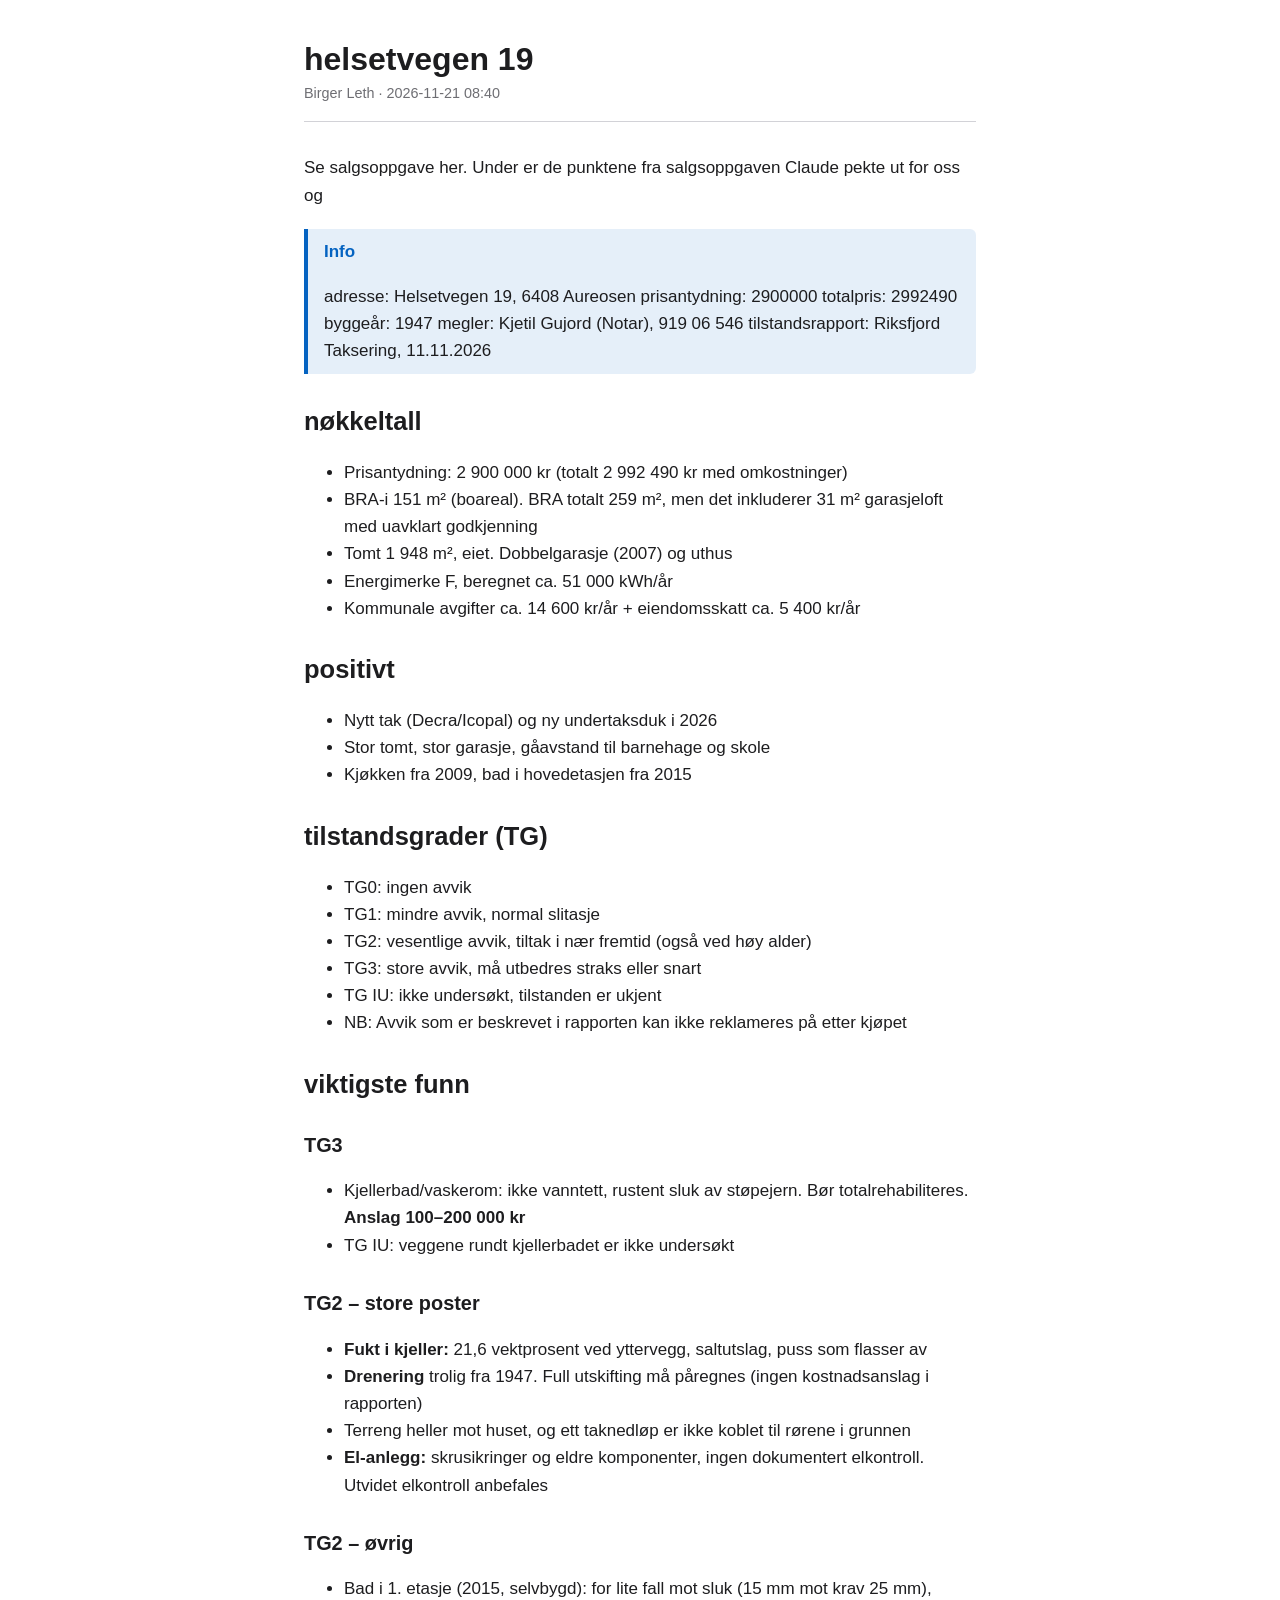
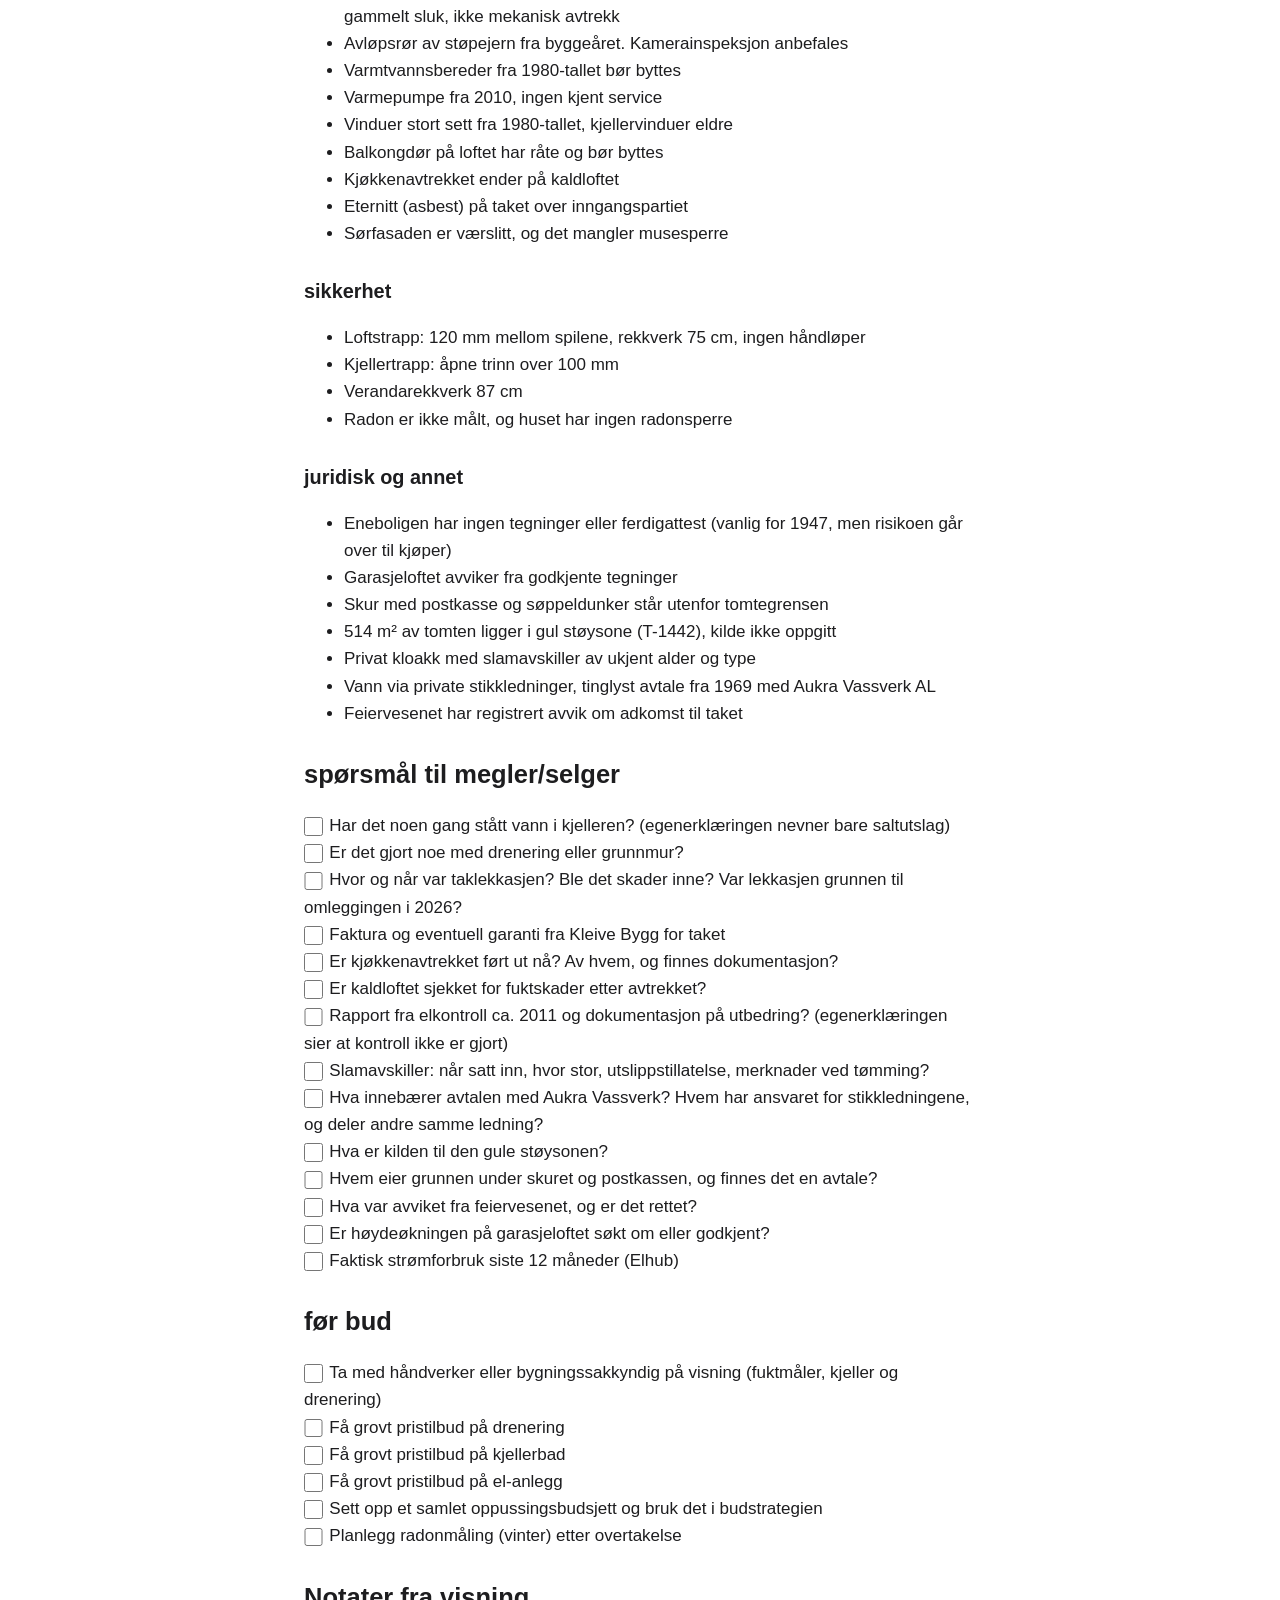
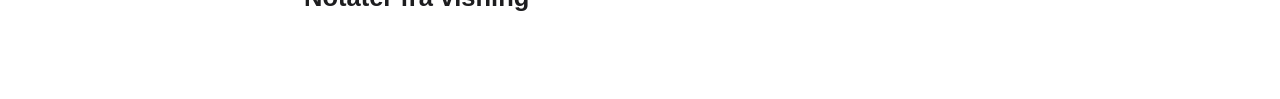
==== docs/helsetvegen-19.html @ f9736654 "Add helsetvegen-19" ====
<!DOCTYPE html>
<!-- Pandoc-mal for build.py --web: ett Obsidian-notat → én selvstendig HTML-side.
     Stilen ligger i memo.css (legges inn i fila med --embed-resources).
     note-id brukes av web_out_path til å oppdage to notater med samme sidenavn. -->
<html lang="nb">
<head>
<meta charset="utf-8">
<meta name="viewport" content="width=device-width, initial-scale=1">
<meta name="note-id" content="helsetvegen-19-published.md">
<meta name="robots" content="noindex">
<meta property="og:type" content="article">
<meta property="og:title" content="helsetvegen 19">
<meta property="og:description" content="Se salgsoppgave her. Under er de punktene fra salgsoppgaven Claude pekte ut for oss og">
<meta name="description" content="Se salgsoppgave her. Under er de punktene fra salgsoppgaven Claude pekte ut for oss og">
<meta property="og:url" content="https://birletos.github.io/birlet/helsetvegen-19.html">
<meta property="og:image" content="https://birletos.github.io/birlet/og-image.png">
<meta name="twitter:card" content="summary_large_image">
<meta name="author" content="Birger Leth">
<title>helsetvegen 19</title>
<style type="text/css">:root {
--bg: #ffffff;
--fg: #1d1d1f;
--muted: #6e6e73;
--rule: #d2d2d7;
--code-bg: #f5f5f7;
--link: #0563c1;
}
@media (prefers-color-scheme: dark) {
:root {
--bg: #1c1c1e;
--fg: #f5f5f7;
--muted: #98989d;
--rule: #3a3a3c;
--code-bg: #2c2c2e;
--link: #64a8ff;
}
}
body {
margin: 0;
background: var(--bg);
color: var(--fg);
font: 17px/1.6 -apple-system, BlinkMacSystemFont, "Segoe UI", Helvetica, Arial, sans-serif;
}
main {
max-width: 42rem;
margin: 0 auto;
padding: 2.5rem 1rem 4rem;
}
header { border-bottom: 1px solid var(--rule); margin-bottom: 2rem; padding-bottom: 1rem; }
h1.title { font-size: 2rem; line-height: 1.2; margin: 0 0 .25rem; }
.subtitle { font-size: 1.15rem; color: var(--muted); margin: 0 0 .5rem; }
.meta { color: var(--muted); font-size: .9rem; margin: 0; }
h2, h3, h4 { line-height: 1.25; margin-top: 2rem; }
a { color: var(--link); }
img { max-width: 100%; height: auto; }
figure { margin: 1.5rem 0; }
figcaption { color: var(--muted); font-size: .9rem; }
blockquote { margin: 1rem 0; padding: 0 1rem; border-left: 3px solid var(--rule); color: var(--muted); }
code, pre { background: var(--code-bg); border-radius: 4px; font-size: .9em; }
code { padding: .1em .3em; }
pre { padding: .8rem 1rem; overflow-x: auto; }
pre code { padding: 0; background: none; }
table { border-collapse: collapse; display: block; overflow-x: auto; }
th, td { border-bottom: 1px solid var(--rule); padding: .4rem .8rem; text-align: left; }
mark { background: #ffe58a; color: #1d1d1f; padding: 0 .15em; }
hr { border: 0; border-top: 1px solid var(--rule); margin: 2rem 0; }
.callout {
--accent: #0563c1;
margin: 1.25rem 0;
padding: .6rem 1rem;
border-left: 4px solid var(--accent);
background: color-mix(in srgb, var(--accent) 10%, transparent);
border-radius: 0 6px 6px 0;
}
.callout > :last-child { margin-bottom: 0; }
.callout-title { color: var(--accent); font-weight: 700; margin-bottom: .25rem; }
.callout-title p { margin: 0; }
.cardlink {
display: flex;
gap: 1rem;
margin: 1.25rem 0;
border: 1px solid var(--rule);
border-radius: 8px;
overflow: hidden;
color: inherit;
text-decoration: none;
}
.cardlink:hover { border-color: var(--link); }
.cardlink-text { flex: 1; min-width: 0; padding: .7rem 1rem; display: flex; flex-direction: column; gap: .2rem; }
.cardlink-title { font-weight: 600; }
.cardlink-description { color: var(--muted); font-size: .9rem; display: -webkit-box; -webkit-line-clamp: 2; -webkit-box-orient: vertical; overflow: hidden; }
.cardlink-host { color: var(--muted); font-size: .8rem; }
.cardlink-host img { vertical-align: -2px; }
.cardlink-image { width: 8rem; object-fit: cover; flex: none; }
@media (max-width: 30rem) { .cardlink-image { display: none; } }

ul.task-list { list-style: none; padding-left: 0; }
ul.task-list ul, ul.task-list ol { padding-left: 1.5rem; }
ul.task-list input[type="checkbox"] { margin: 0 .5em 0 0; vertical-align: middle; }

ul.task-list input[type="checkbox"] { width: 1.4em; height: 1.4em; accent-color: var(--link); }
</style>
</head>
<body>
<main>
<header>
<h1 class="title">helsetvegen 19</h1>
<p class="meta">Birger Leth · 2026-11-21 08:40</p>
</header>
<p>Se salgsoppgave her. Under er de punktene fra salgsoppgaven Claude
pekte ut for oss og</p>
<div class="callout" style="--accent: #0563C1">
<div class="callout-title">
Info
</div>
<p>adresse: Helsetvegen 19, 6408 Aureosen prisantydning: 2900000
totalpris: 2992490 byggeår: 1947 megler: Kjetil Gujord (Notar), 919 06
546 tilstandsrapport: Riksfjord Taksering, 11.11.2026</p>
</div>
<h2 id="nøkkeltall">nøkkeltall</h2>
<ul>
<li>Prisantydning: 2 900 000 kr (totalt 2 992 490 kr med
omkostninger)</li>
<li>BRA-i 151 m² (boareal). BRA totalt 259 m², men det inkluderer 31 m²
garasjeloft med uavklart godkjenning</li>
<li>Tomt 1 948 m², eiet. Dobbelgarasje (2007) og uthus</li>
<li>Energimerke F, beregnet ca. 51 000 kWh/år</li>
<li>Kommunale avgifter ca. 14 600 kr/år + eiendomsskatt ca. 5 400
kr/år</li>
</ul>
<h2 id="positivt">positivt</h2>
<ul>
<li>Nytt tak (Decra/Icopal) og ny undertaksduk i 2026</li>
<li>Stor tomt, stor garasje, gåavstand til barnehage og skole</li>
<li>Kjøkken fra 2009, bad i hovedetasjen fra 2015</li>
</ul>
<h2 id="tilstandsgrader-tg">tilstandsgrader (TG)</h2>
<ul>
<li>TG0: ingen avvik</li>
<li>TG1: mindre avvik, normal slitasje</li>
<li>TG2: vesentlige avvik, tiltak i nær fremtid (også ved høy
alder)</li>
<li>TG3: store avvik, må utbedres straks eller snart</li>
<li>TG IU: ikke undersøkt, tilstanden er ukjent</li>
<li>NB: Avvik som er beskrevet i rapporten kan ikke reklameres på etter
kjøpet</li>
</ul>
<h2 id="viktigste-funn">viktigste funn</h2>
<h3 id="tg3">TG3</h3>
<ul>
<li>Kjellerbad/vaskerom: ikke vanntett, rustent sluk av støpejern. Bør
totalrehabiliteres. <strong>Anslag 100–200 000 kr</strong></li>
<li>TG IU: veggene rundt kjellerbadet er ikke undersøkt</li>
</ul>
<h3 id="tg2-store-poster">TG2 – store poster</h3>
<ul>
<li><strong>Fukt i kjeller:</strong> 21,6 vektprosent ved yttervegg,
saltutslag, puss som flasser av</li>
<li><strong>Drenering</strong> trolig fra 1947. Full utskifting må
påregnes (ingen kostnadsanslag i rapporten)</li>
<li>Terreng heller mot huset, og ett taknedløp er ikke koblet til rørene
i grunnen</li>
<li><strong>El-anlegg:</strong> skrusikringer og eldre komponenter,
ingen dokumentert elkontroll. Utvidet elkontroll anbefales</li>
</ul>
<h3 id="tg2-øvrig">TG2 – øvrig</h3>
<ul>
<li>Bad i 1. etasje (2015, selvbygd): for lite fall mot sluk (15 mm mot
krav 25 mm), gammelt sluk, ikke mekanisk avtrekk</li>
<li>Avløpsrør av støpejern fra byggeåret. Kamerainspeksjon
anbefales</li>
<li>Varmtvannsbereder fra 1980-tallet bør byttes</li>
<li>Varmepumpe fra 2010, ingen kjent service</li>
<li>Vinduer stort sett fra 1980-tallet, kjellervinduer eldre</li>
<li>Balkongdør på loftet har råte og bør byttes</li>
<li>Kjøkkenavtrekket ender på kaldloftet</li>
<li>Eternitt (asbest) på taket over inngangspartiet</li>
<li>Sørfasaden er værslitt, og det mangler musesperre</li>
</ul>
<h3 id="sikkerhet">sikkerhet</h3>
<ul>
<li>Loftstrapp: 120 mm mellom spilene, rekkverk 75 cm, ingen
håndløper</li>
<li>Kjellertrapp: åpne trinn over 100 mm</li>
<li>Verandarekkverk 87 cm</li>
<li>Radon er ikke målt, og huset har ingen radonsperre</li>
</ul>
<h3 id="juridisk-og-annet">juridisk og annet</h3>
<ul>
<li>Eneboligen har ingen tegninger eller ferdigattest (vanlig for 1947,
men risikoen går over til kjøper)</li>
<li>Garasjeloftet avviker fra godkjente tegninger</li>
<li>Skur med postkasse og søppeldunker står utenfor tomtegrensen</li>
<li>514 m² av tomten ligger i gul støysone (T-1442), kilde ikke
oppgitt</li>
<li>Privat kloakk med slamavskiller av ukjent alder og type</li>
<li>Vann via private stikkledninger, tinglyst avtale fra 1969 med Aukra
Vassverk AL</li>
<li>Feiervesenet har registrert avvik om adkomst til taket</li>
</ul>
<h2 id="spørsmål-til-meglerselger">spørsmål til megler/selger</h2>
<ul class="task-list">
<li><label><input type="checkbox"></input>Har det noen gang stått vann i
kjelleren? (egenerklæringen nevner bare saltutslag)</label></li>
<li><label><input type="checkbox"></input>Er det gjort noe med drenering eller
grunnmur?</label></li>
<li><label><input type="checkbox"></input>Hvor og når var taklekkasjen? Ble
det skader inne? Var lekkasjen grunnen til omleggingen i
2026?</label></li>
<li><label><input type="checkbox"></input>Faktura og eventuell garanti fra
Kleive Bygg for taket</label></li>
<li><label><input type="checkbox"></input>Er kjøkkenavtrekket ført ut nå? Av
hvem, og finnes dokumentasjon?</label></li>
<li><label><input type="checkbox"></input>Er kaldloftet sjekket for fuktskader
etter avtrekket?</label></li>
<li><label><input type="checkbox"></input>Rapport fra elkontroll ca. 2011 og
dokumentasjon på utbedring? (egenerklæringen sier at kontroll ikke er
gjort)</label></li>
<li><label><input type="checkbox"></input>Slamavskiller: når satt inn, hvor
stor, utslippstillatelse, merknader ved tømming?</label></li>
<li><label><input type="checkbox"></input>Hva innebærer avtalen med Aukra
Vassverk? Hvem har ansvaret for stikkledningene, og deler andre samme
ledning?</label></li>
<li><label><input type="checkbox"></input>Hva er kilden til den gule
støysonen?</label></li>
<li><label><input type="checkbox"></input>Hvem eier grunnen under skuret og
postkassen, og finnes det en avtale?</label></li>
<li><label><input type="checkbox"></input>Hva var avviket fra feiervesenet, og
er det rettet?</label></li>
<li><label><input type="checkbox"></input>Er høydeøkningen på garasjeloftet
søkt om eller godkjent?</label></li>
<li><label><input type="checkbox"></input>Faktisk strømforbruk siste 12
måneder (Elhub)</label></li>
</ul>
<h2 id="før-bud">før bud</h2>
<ul class="task-list">
<li><label><input type="checkbox"></input>Ta med håndverker eller
bygningssakkyndig på visning (fuktmåler, kjeller og
drenering)</label></li>
<li><label><input type="checkbox"></input>Få grovt pristilbud på
drenering</label></li>
<li><label><input type="checkbox"></input>Få grovt pristilbud på
kjellerbad</label></li>
<li><label><input type="checkbox"></input>Få grovt pristilbud på
el-anlegg</label></li>
<li><label><input type="checkbox"></input>Sett opp et samlet
oppussingsbudsjett og bruk det i budstrategien</label></li>
<li><label><input type="checkbox"></input>Planlegg radonmåling (vinter) etter
overtakelse</label></li>
</ul>
<h2 id="notater-fra-visning">Notater fra visning</h2>
</main>
</body>
</html>
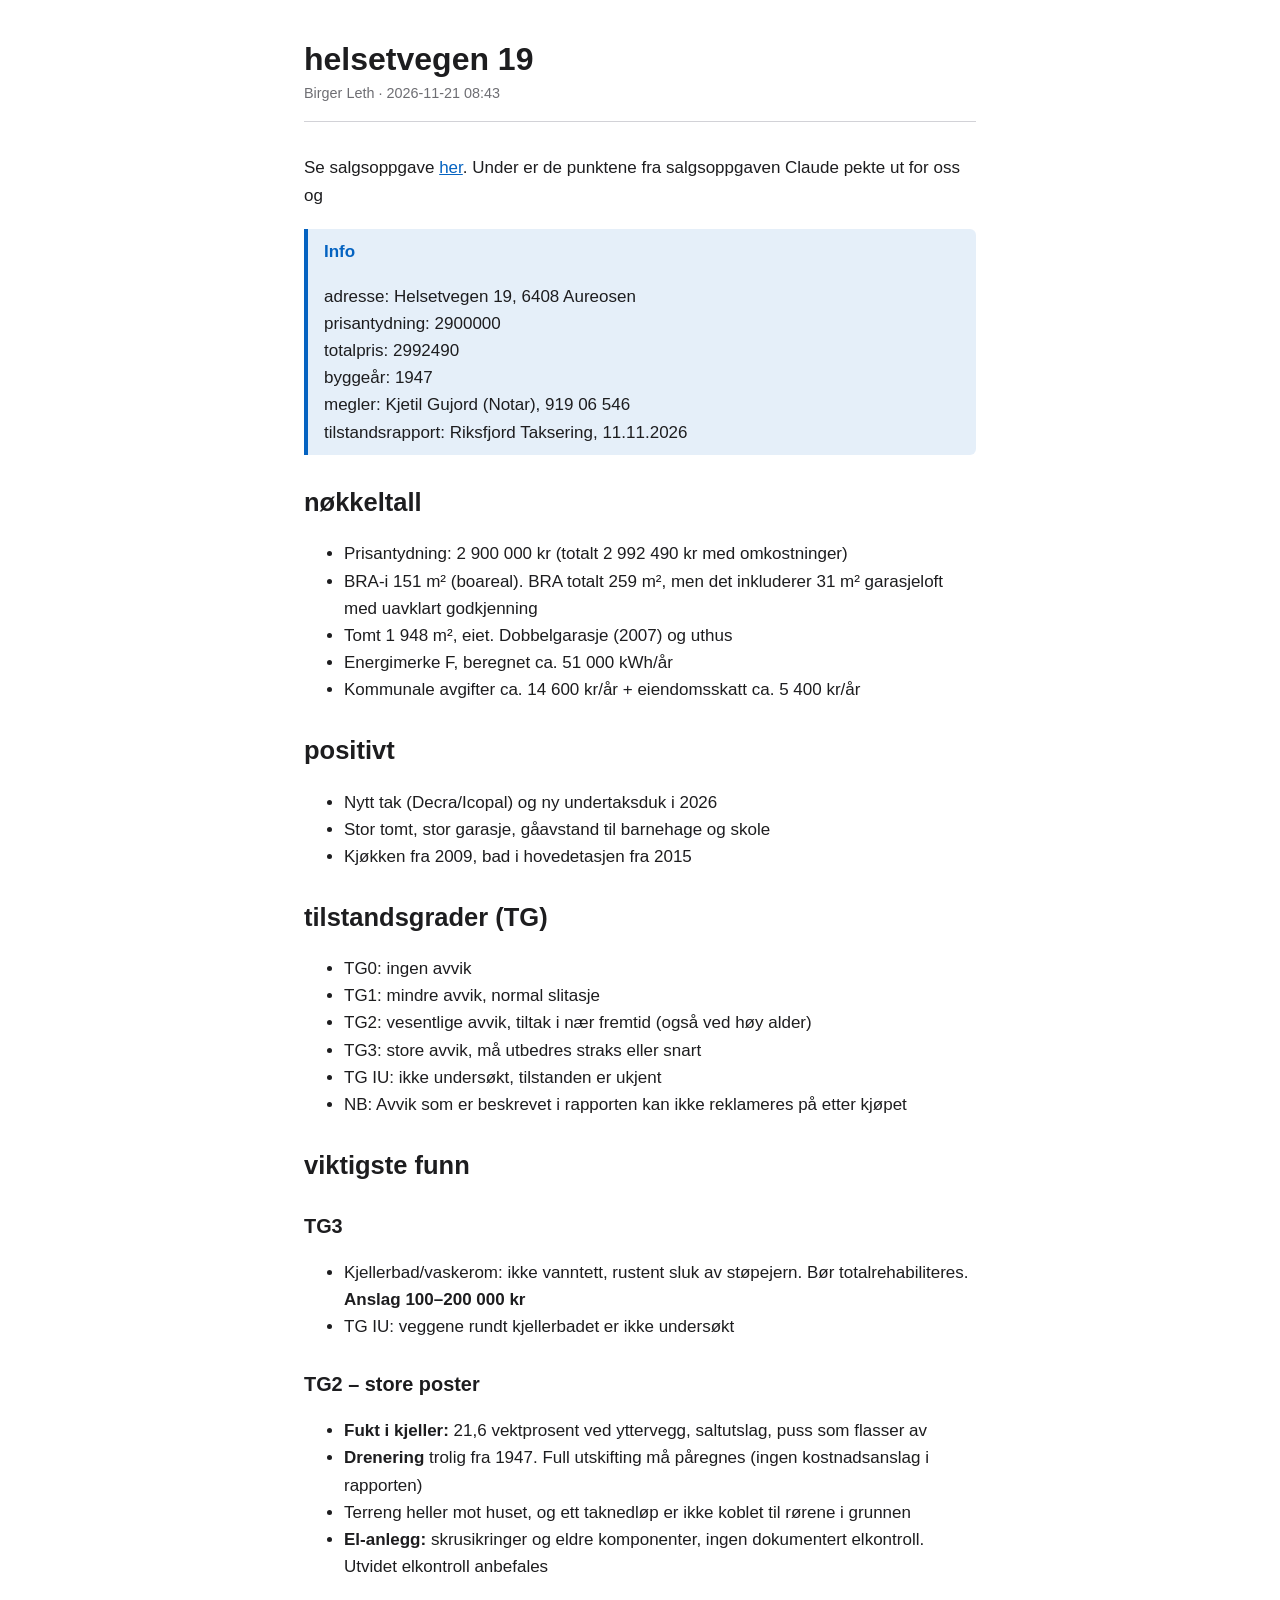
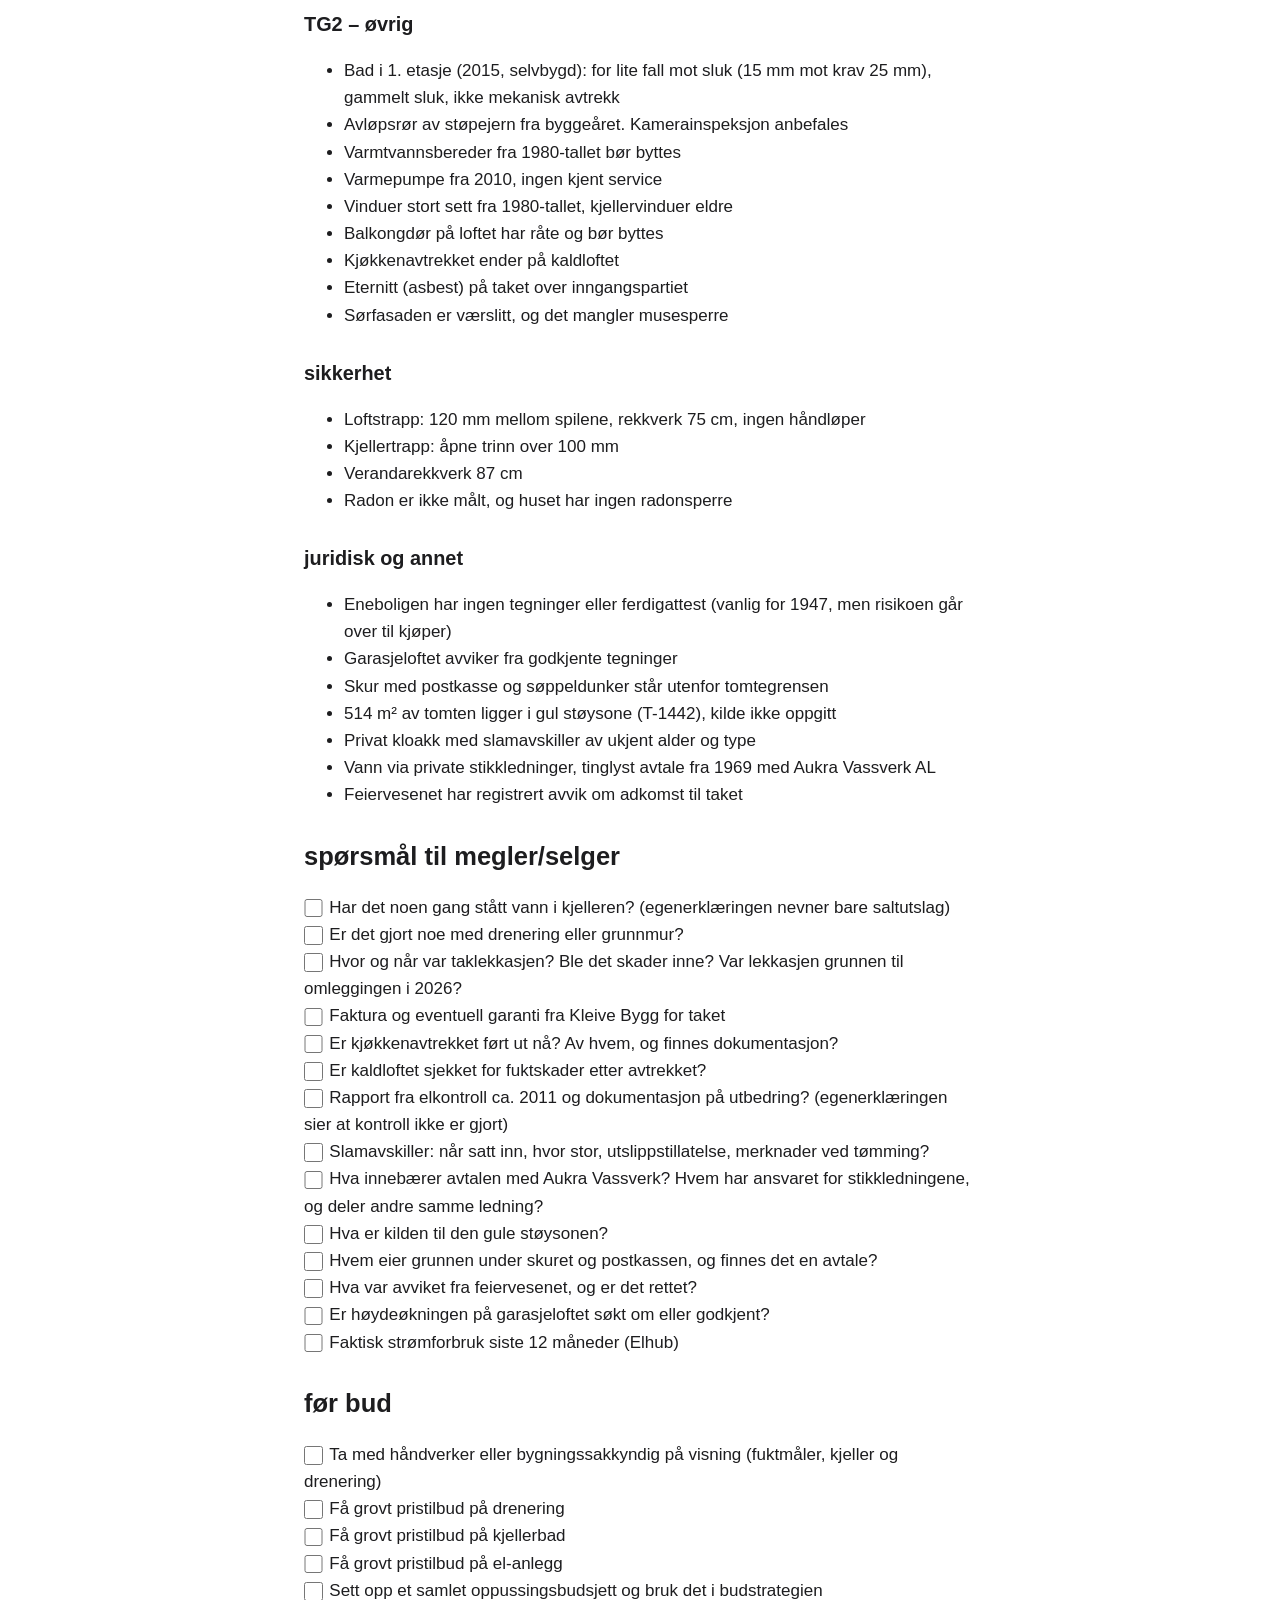
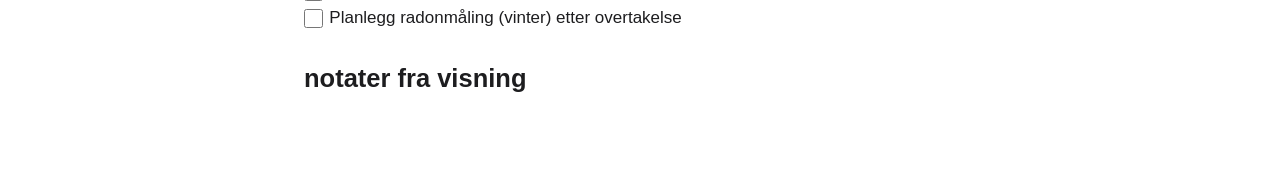
==== commit 22603ead: "Update helsetvegen-19" ====
--- a/docs/helsetvegen-19.html
+++ b/docs/helsetvegen-19.html
@@ -105,17 +105,20 @@
 <main>
 <header>
 <h1 class="title">helsetvegen 19</h1>
-<p class="meta">Birger Leth · 2026-11-21 08:40</p>
+<p class="meta">Birger Leth · 2026-11-21 08:43</p>
 </header>
-<p>Se salgsoppgave her. Under er de punktene fra salgsoppgaven Claude
-pekte ut for oss og</p>
+<p>Se salgsoppgave <a href="https://www.finn.no/realestate/homes/ad.html?finnkode=481201400">her</a>.
+Under er de punktene fra salgsoppgaven Claude pekte ut for oss og</p>
 <div class="callout" style="--accent: #0563C1">
 <div class="callout-title">
 Info
 </div>
-<p>adresse: Helsetvegen 19, 6408 Aureosen prisantydning: 2900000
-totalpris: 2992490 byggeår: 1947 megler: Kjetil Gujord (Notar), 919 06
-546 tilstandsrapport: Riksfjord Taksering, 11.11.2026</p>
+<p>adresse: Helsetvegen 19, 6408 Aureosen<br />
+prisantydning: 2900000<br />
+totalpris: 2992490<br />
+byggeår: 1947<br />
+megler: Kjetil Gujord (Notar), 919 06 546<br />
+tilstandsrapport: Riksfjord Taksering, 11.11.2026</p>
 </div>
 <h2 id="nøkkeltall">nøkkeltall</h2>
 <ul>
@@ -248,7 +251,7 @@
 <li><label><input type="checkbox"></input>Planlegg radonmåling (vinter) etter
 overtakelse</label></li>
 </ul>
-<h2 id="notater-fra-visning">Notater fra visning</h2>
+<h2 id="notater-fra-visning">notater fra visning</h2>
 </main>
 </body>
 </html>
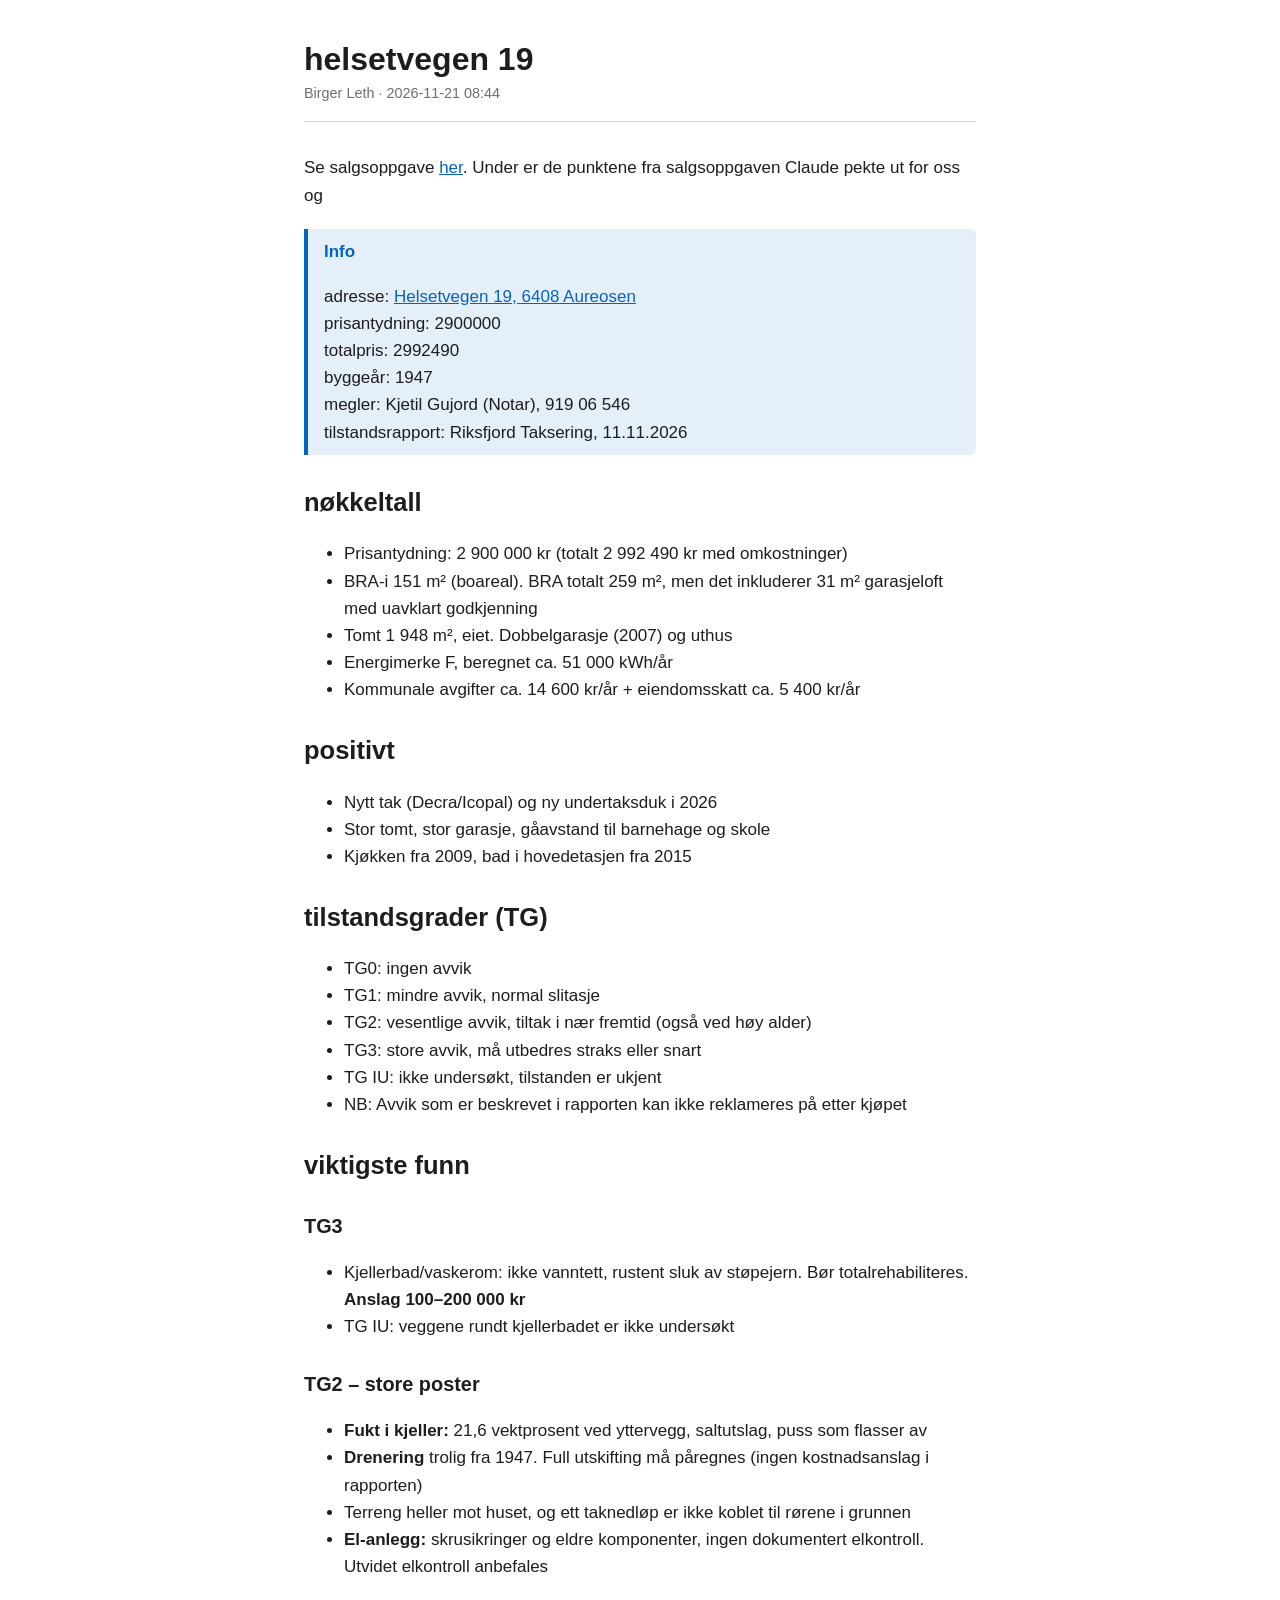
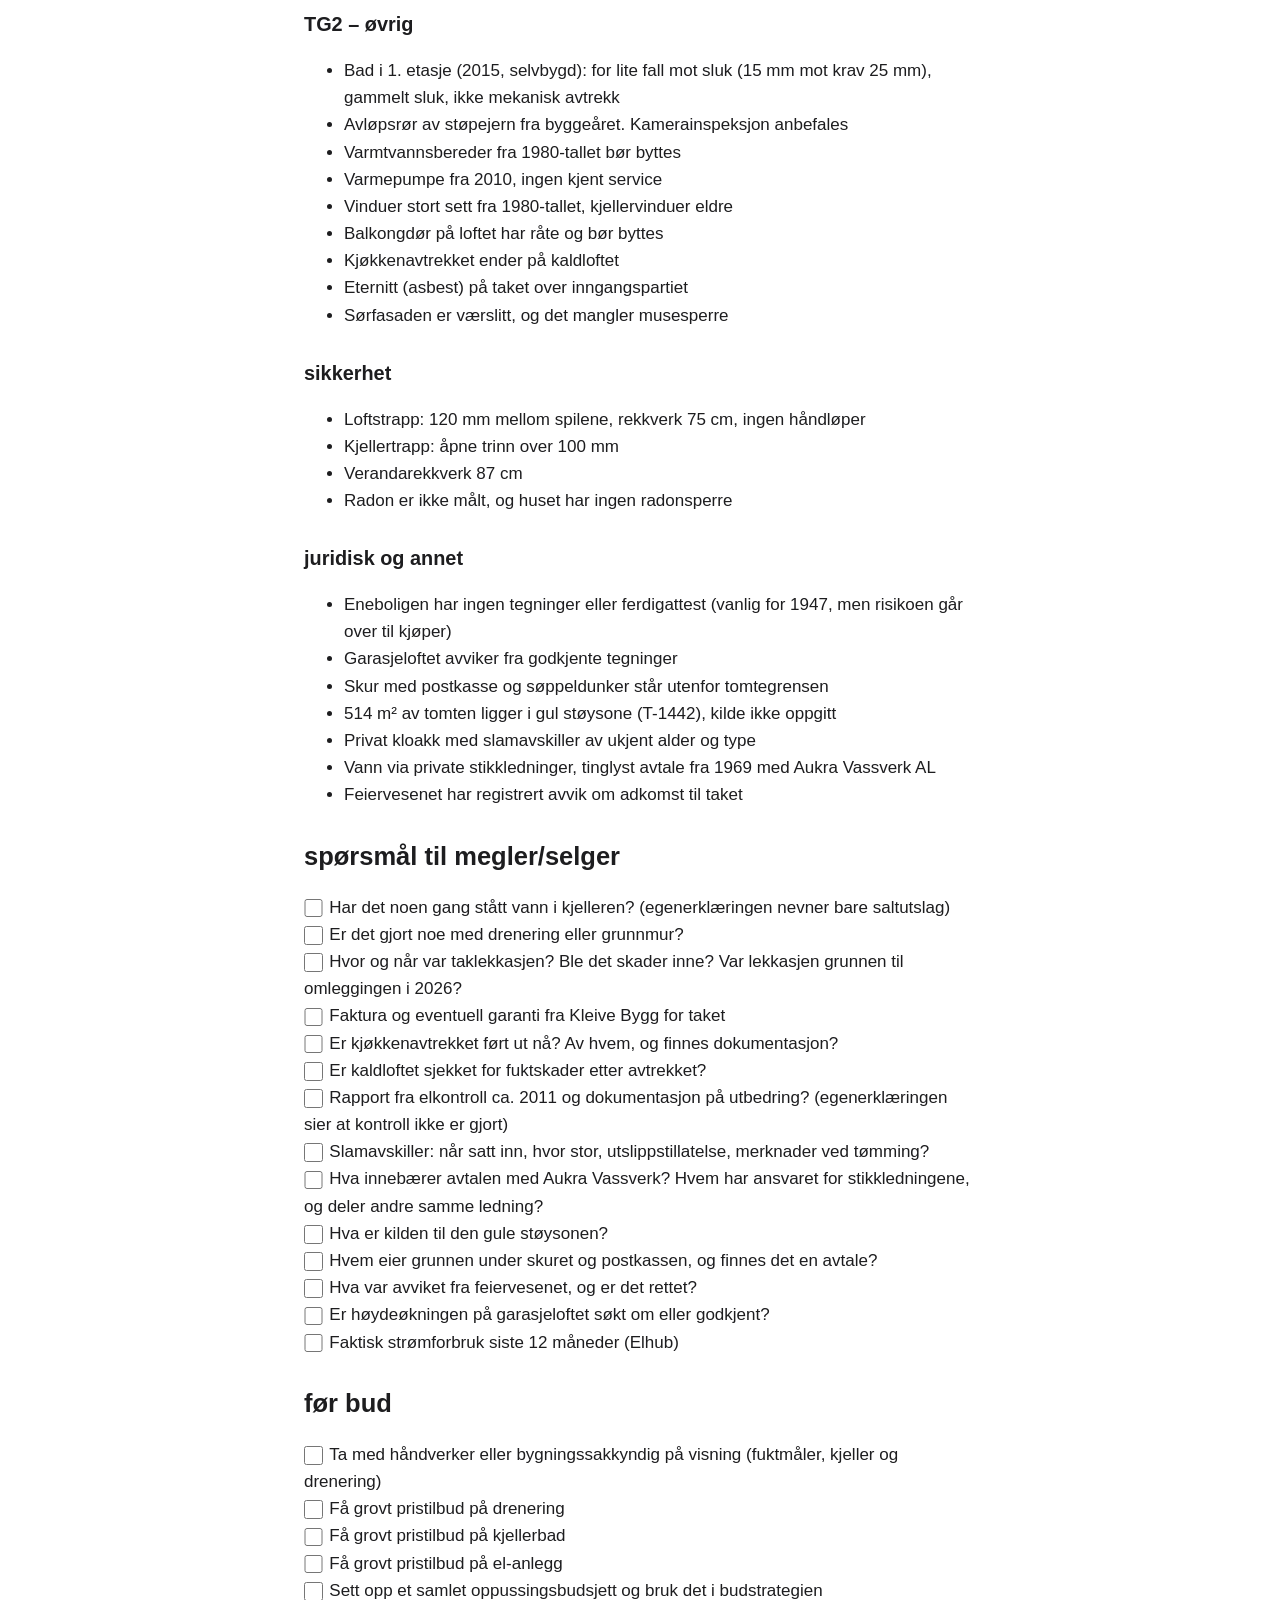
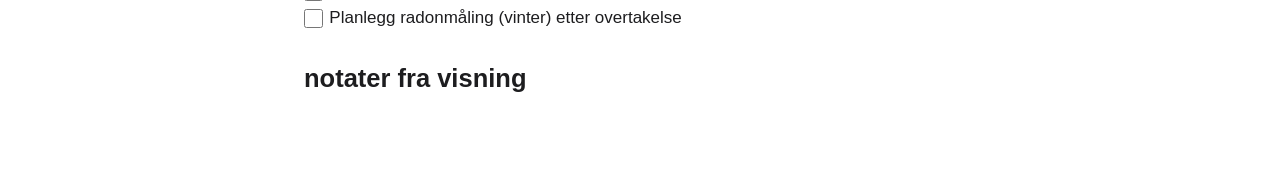
==== commit 0f957ca4: "Update helsetvegen-19" ====
--- a/docs/helsetvegen-19.html
+++ b/docs/helsetvegen-19.html
@@ -105,7 +105,7 @@
 <main>
 <header>
 <h1 class="title">helsetvegen 19</h1>
-<p class="meta">Birger Leth · 2026-11-21 08:43</p>
+<p class="meta">Birger Leth · 2026-11-21 08:44</p>
 </header>
 <p>Se salgsoppgave <a href="https://www.finn.no/realestate/homes/ad.html?finnkode=481201400">her</a>.
 Under er de punktene fra salgsoppgaven Claude pekte ut for oss og</p>
@@ -113,7 +113,8 @@
 <div class="callout-title">
 Info
 </div>
-<p>adresse: Helsetvegen 19, 6408 Aureosen<br />
+<p>adresse: <a href="https://maps.google.com/?cid=5472772539984934524">Helsetvegen 19,
+6408 Aureosen</a><br />
 prisantydning: 2900000<br />
 totalpris: 2992490<br />
 byggeår: 1947<br />
